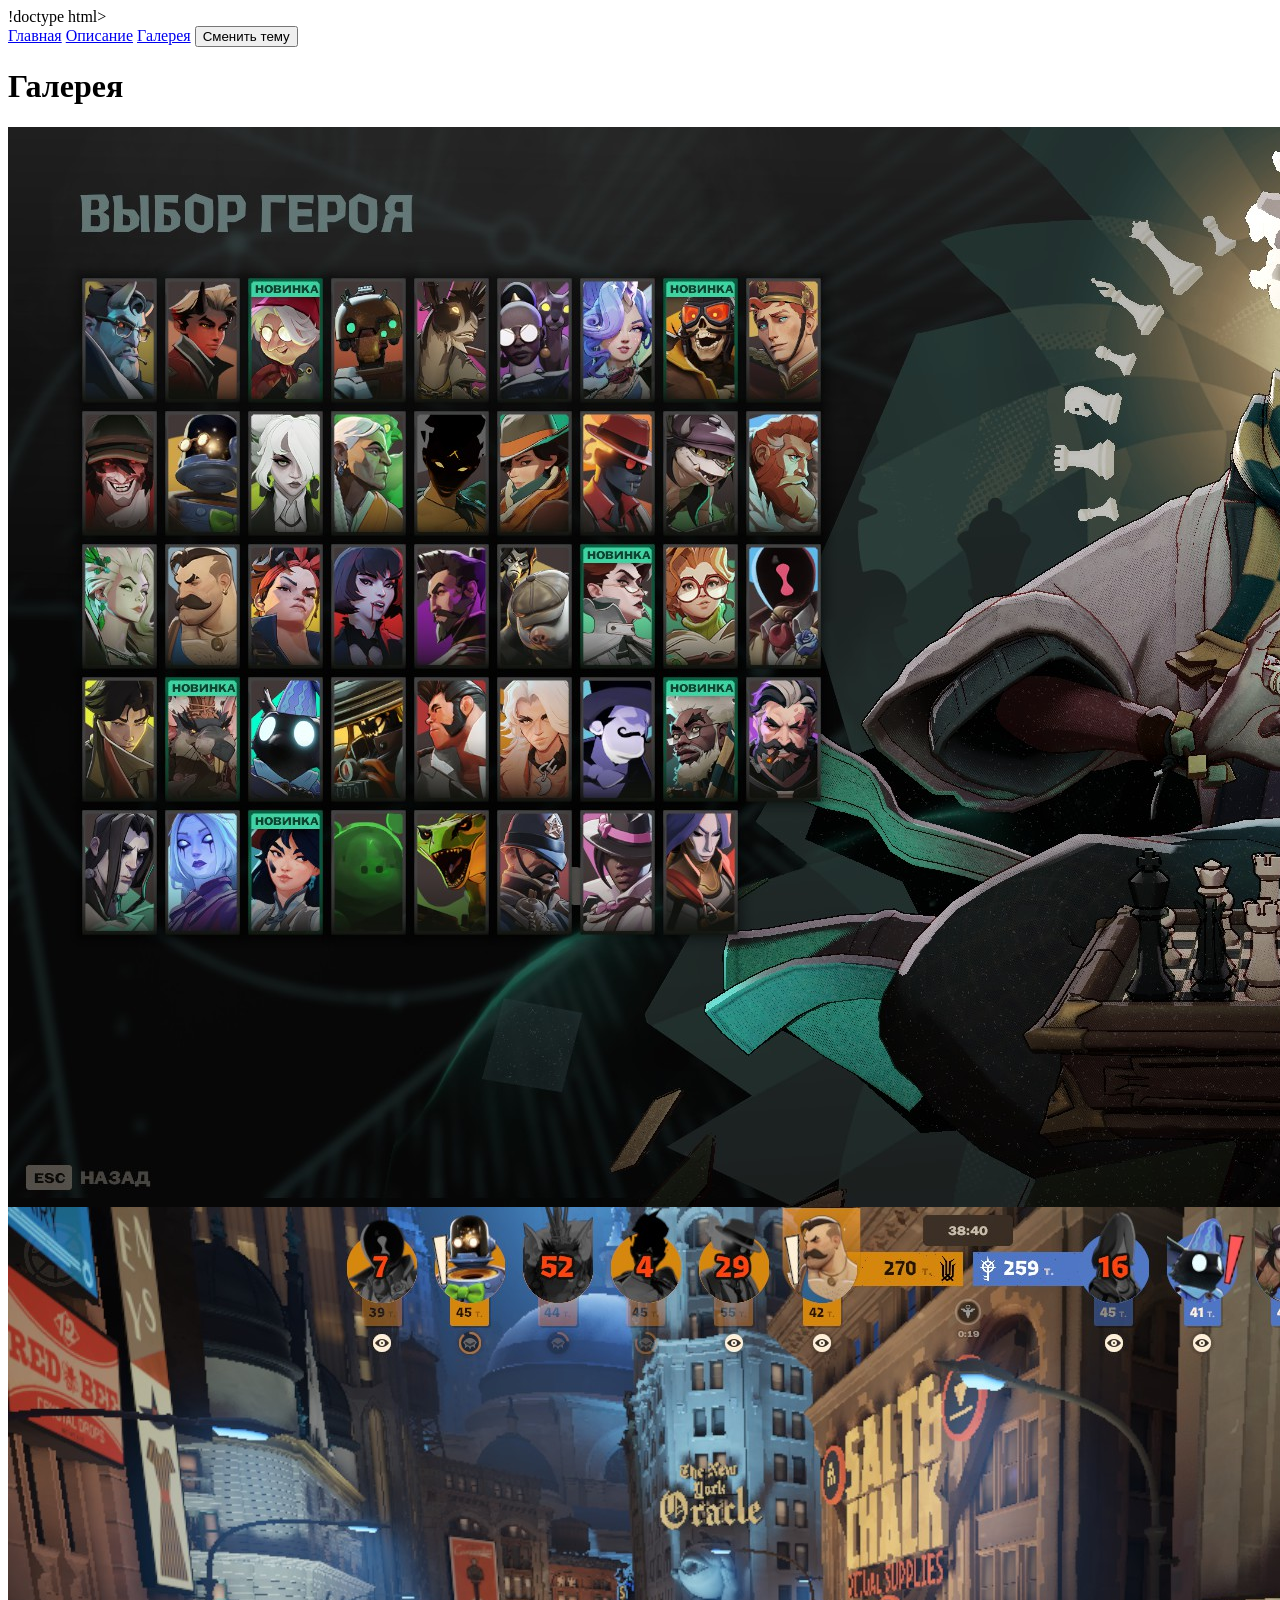
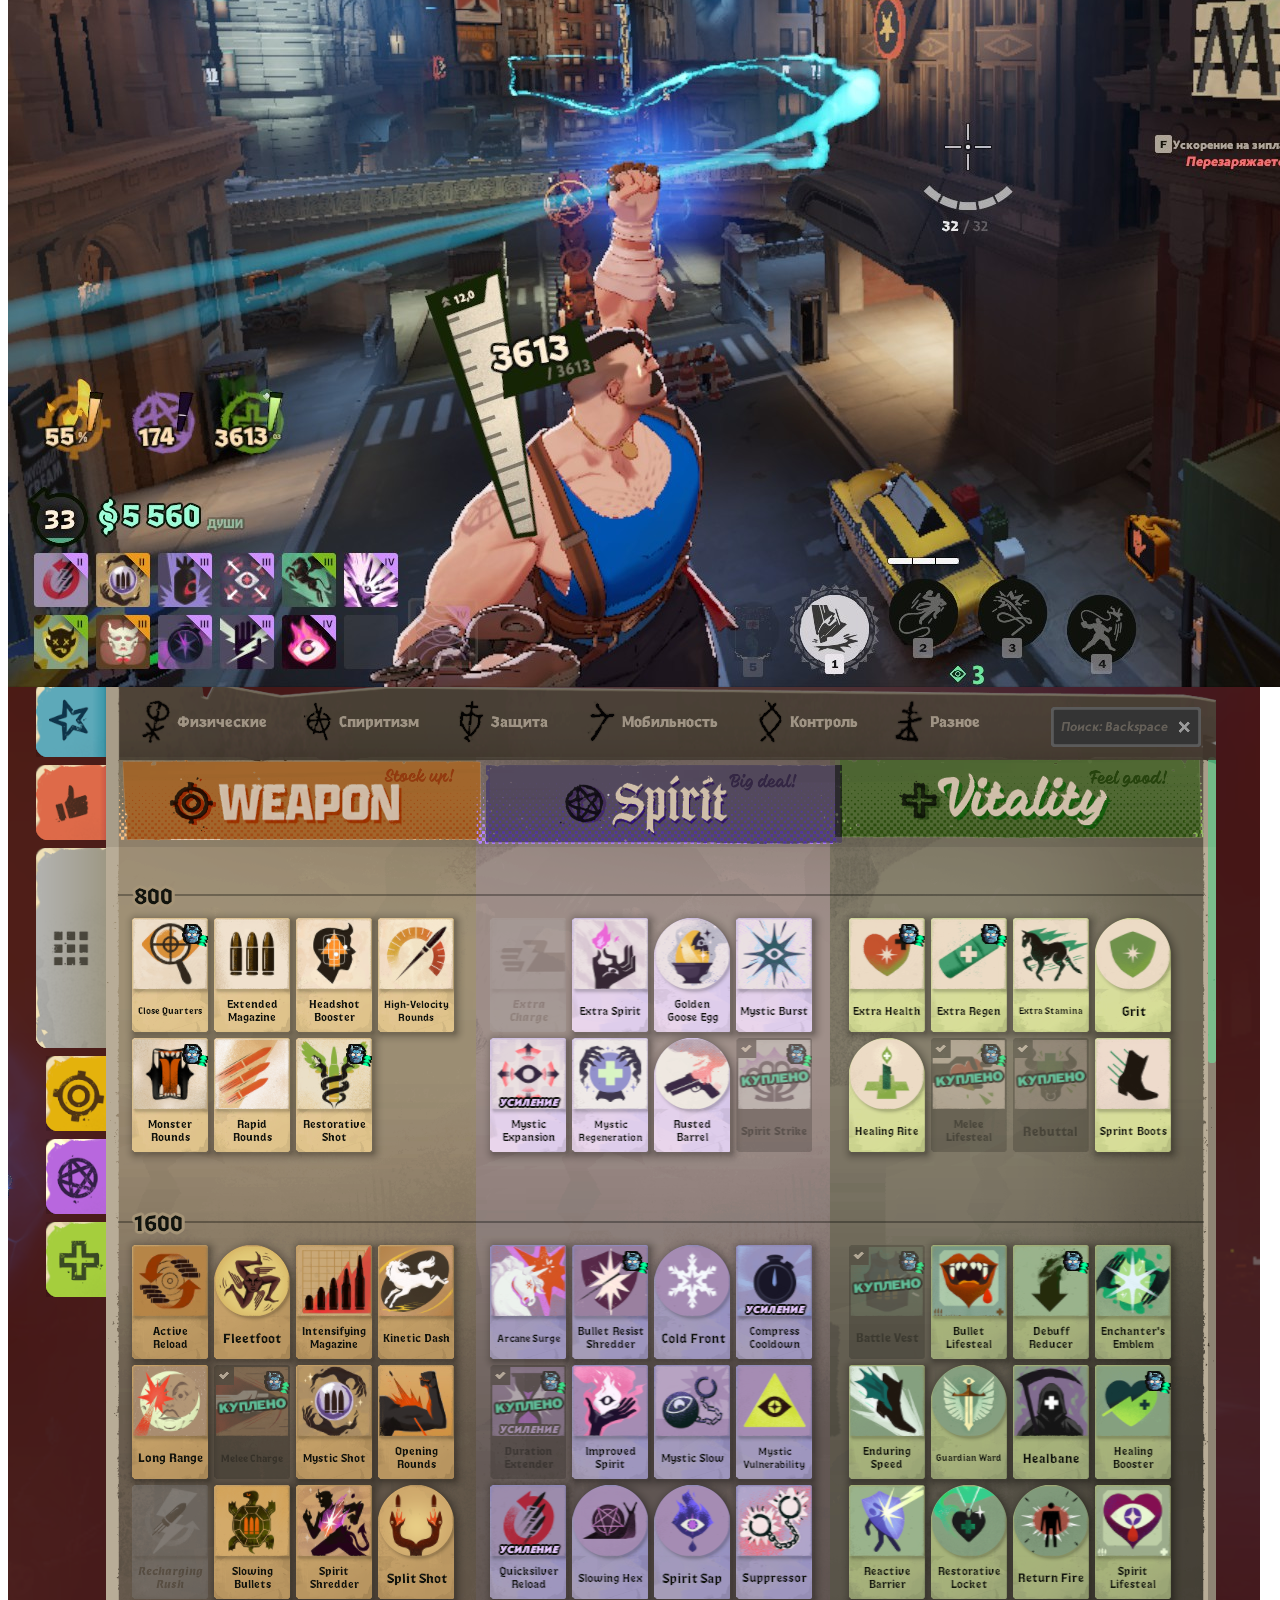
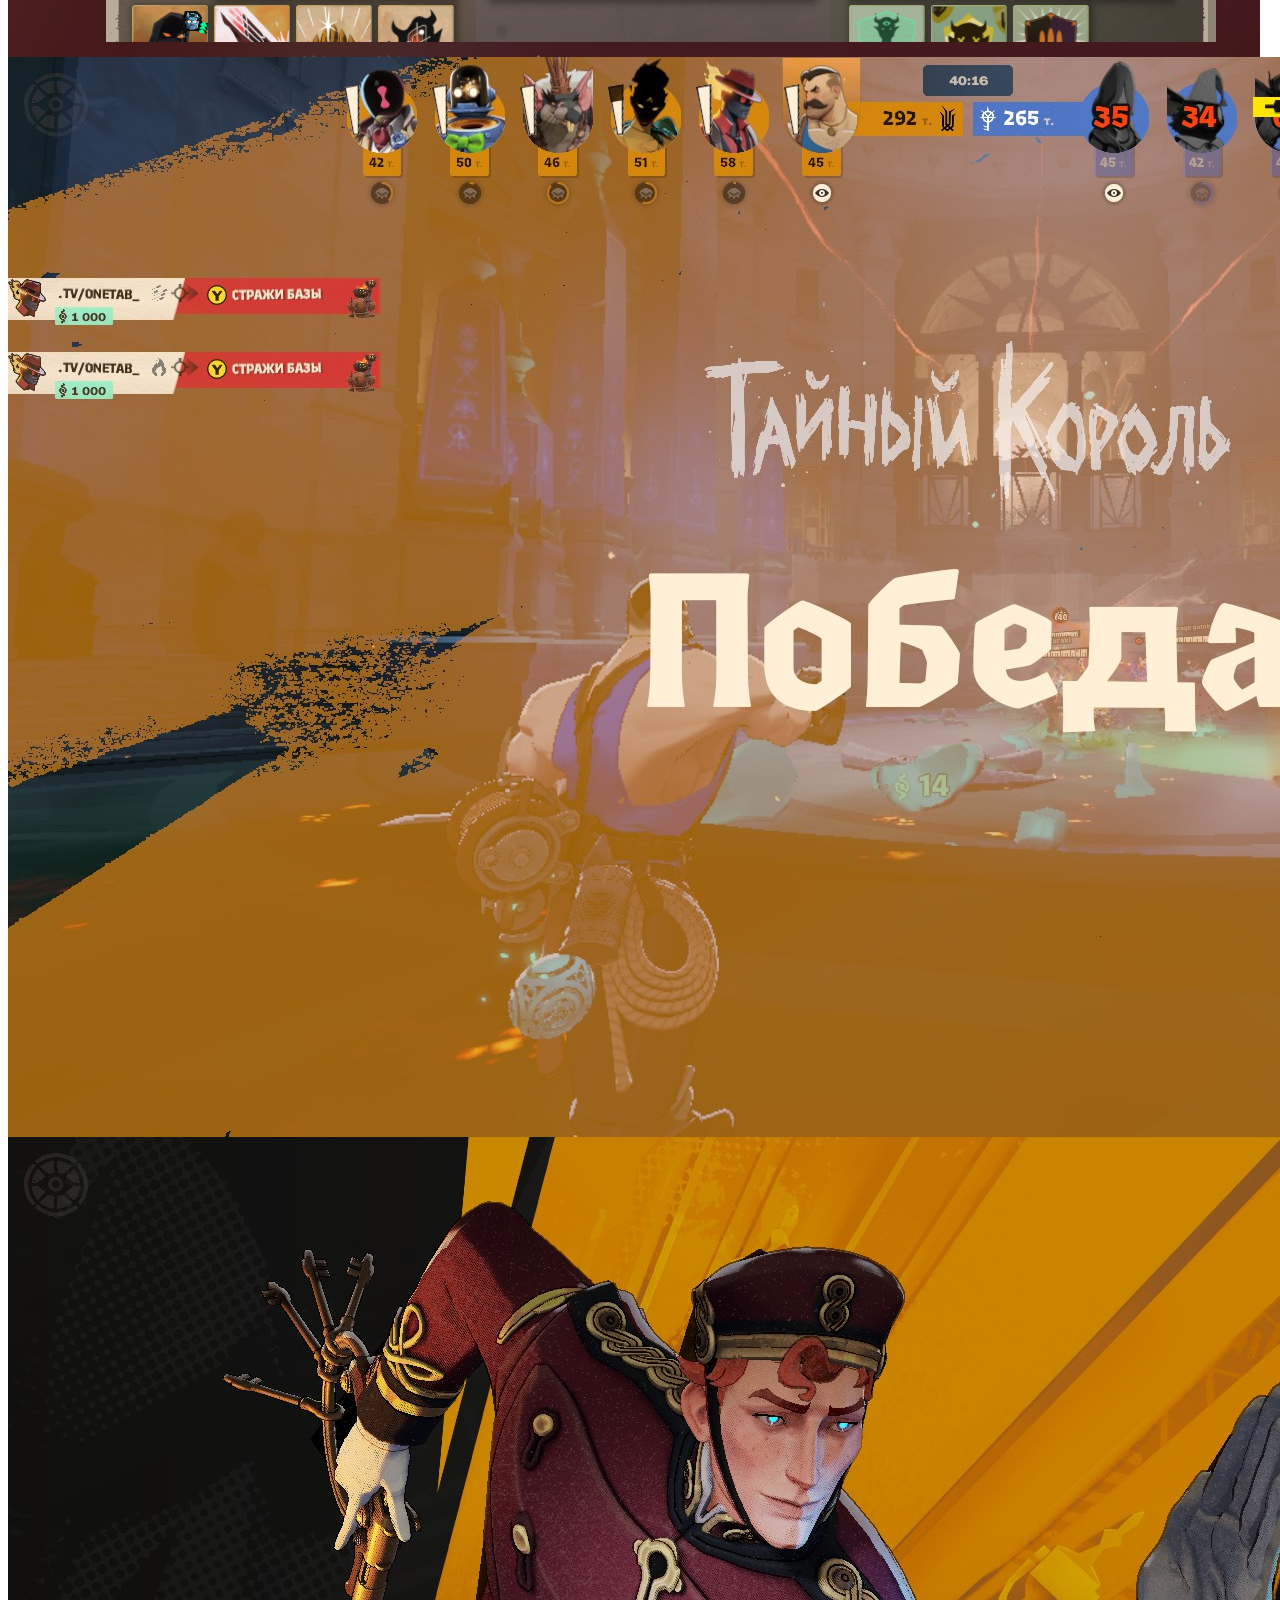
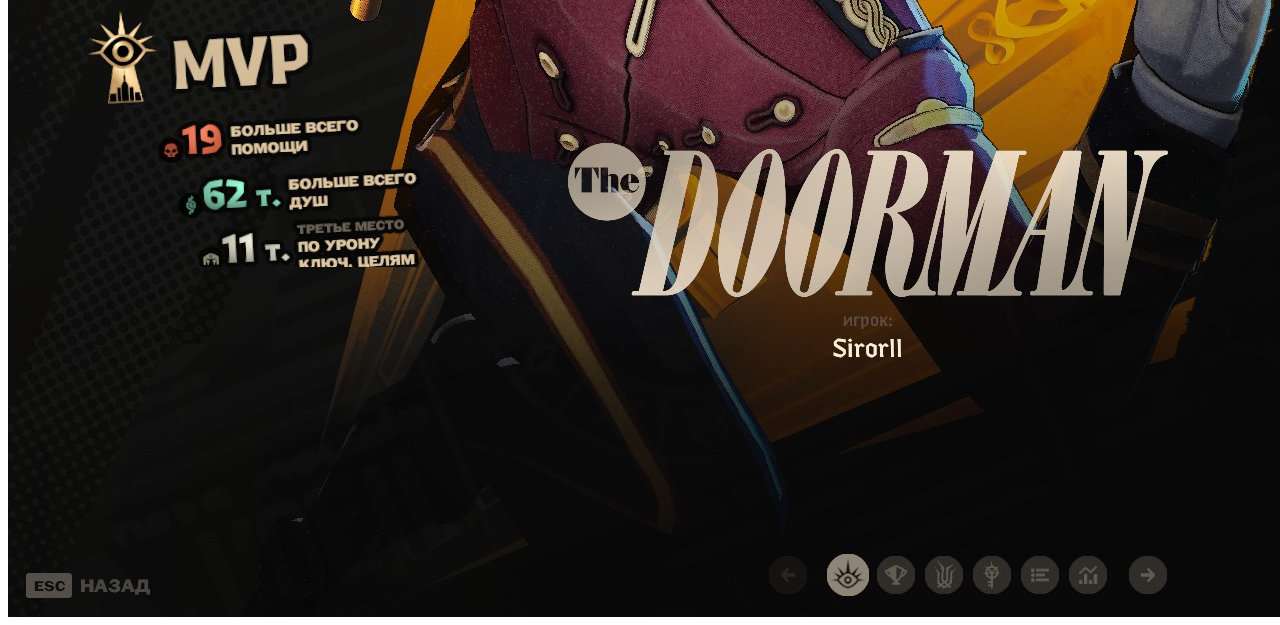
==== gallery.html @ c17066f3 "Добавил скриншоты, и дополнил две страницы" ====
!doctype html>
<html lang="ru">
<head>
  <meta charset="UTF-8">
  <meta name="viewport" content="width=device-width, initial-scale=1">
  <meta name="description" content="Галерея скриншотов Deadlock">
  <title>Deadlock — галерея</title>
  <link rel="stylesheet" href="style.css">
  <script src="script.js" defer></script>
</head>
<body>
  <nav>
    <a href="index.html">Главная</a>
    <a href="world.html">Описание</a>
    <a href="gallery.html">Галерея</a>
    <button id="theme">Сменить тему</button>
  </nav>

  <main>
    <h1>Галерея</h1>
    <div class="gallery">
      <img src="images/hero_pull.JPG" alt="Пулл героев">
      <img src="images/part_of_game.JPG" alt="Фрагмент игры">
      <img src="images/Shop.png" alt="Магазин">
      <img src="images/Victory.JPG" alt="Экран победы">
      <img src="images/Stat.JPG" alt="Экран статистики матча">
    </div>
  </main>
</body>
</html>
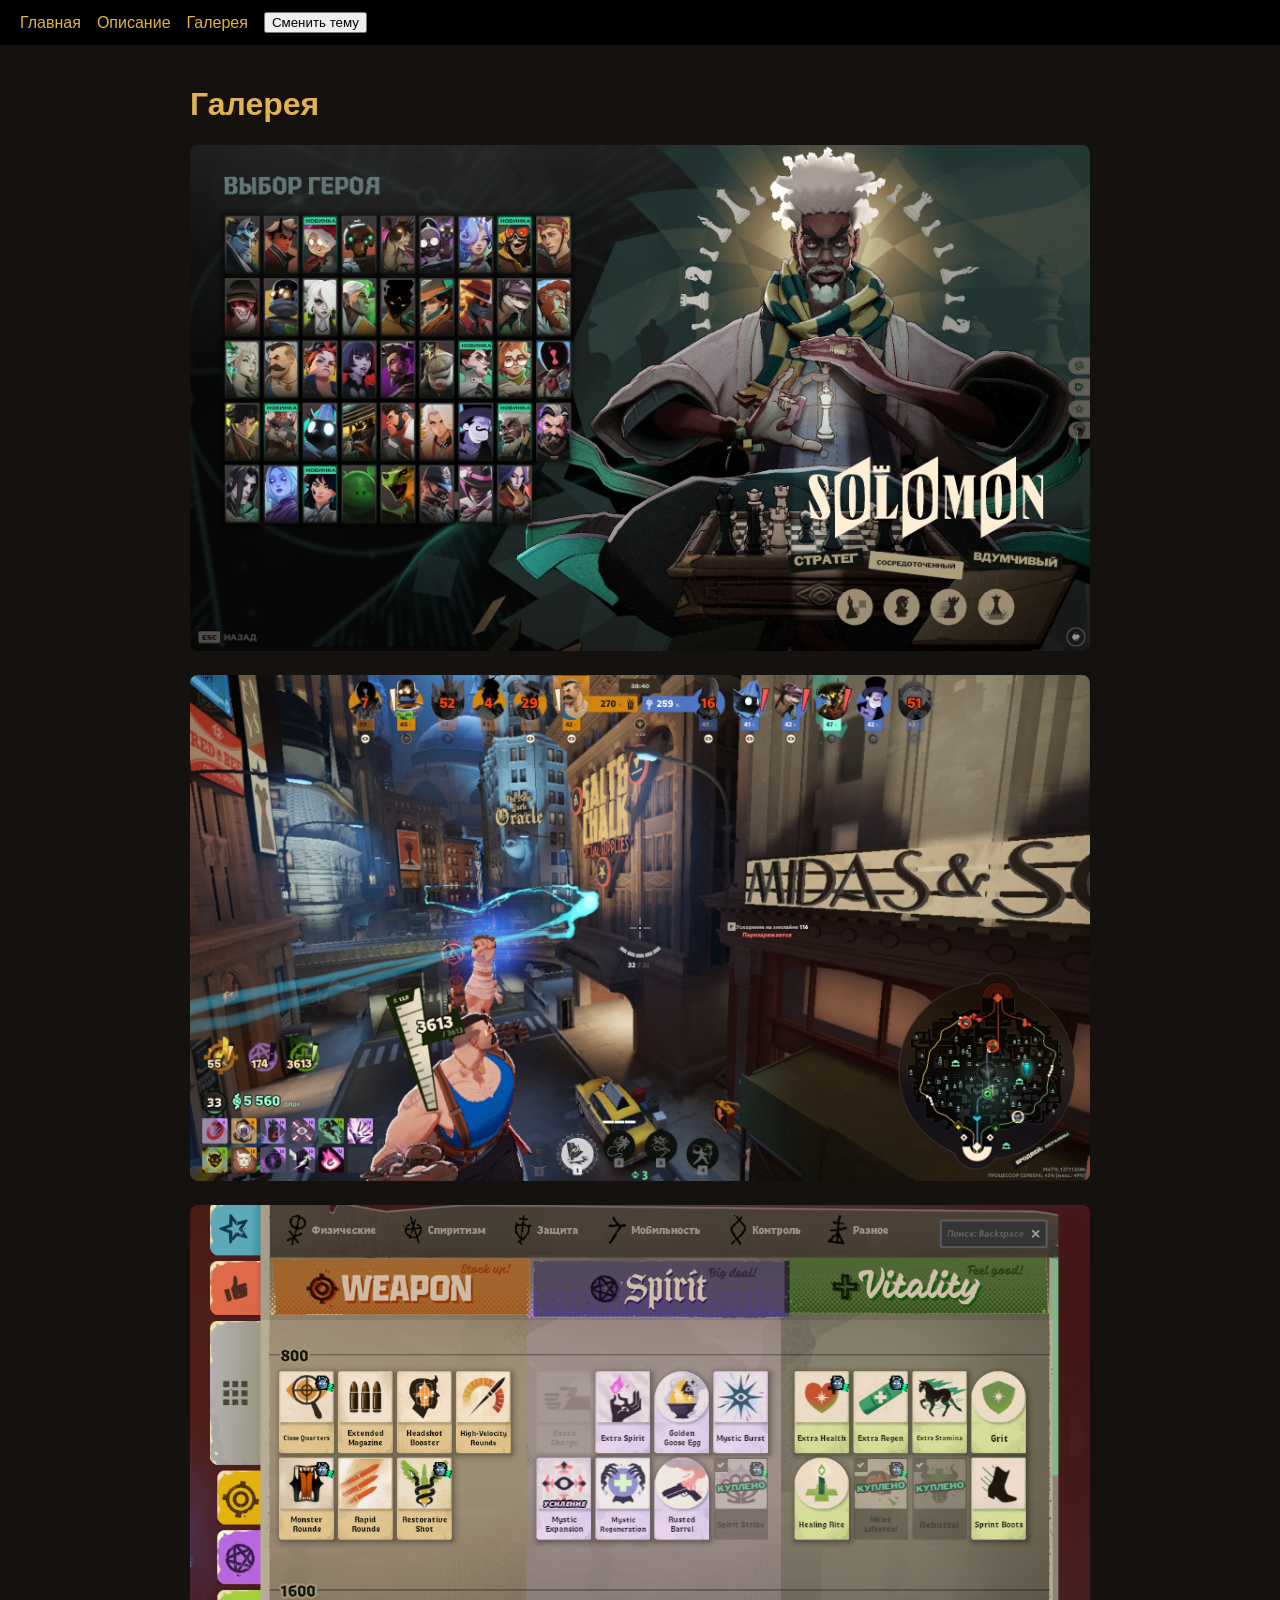
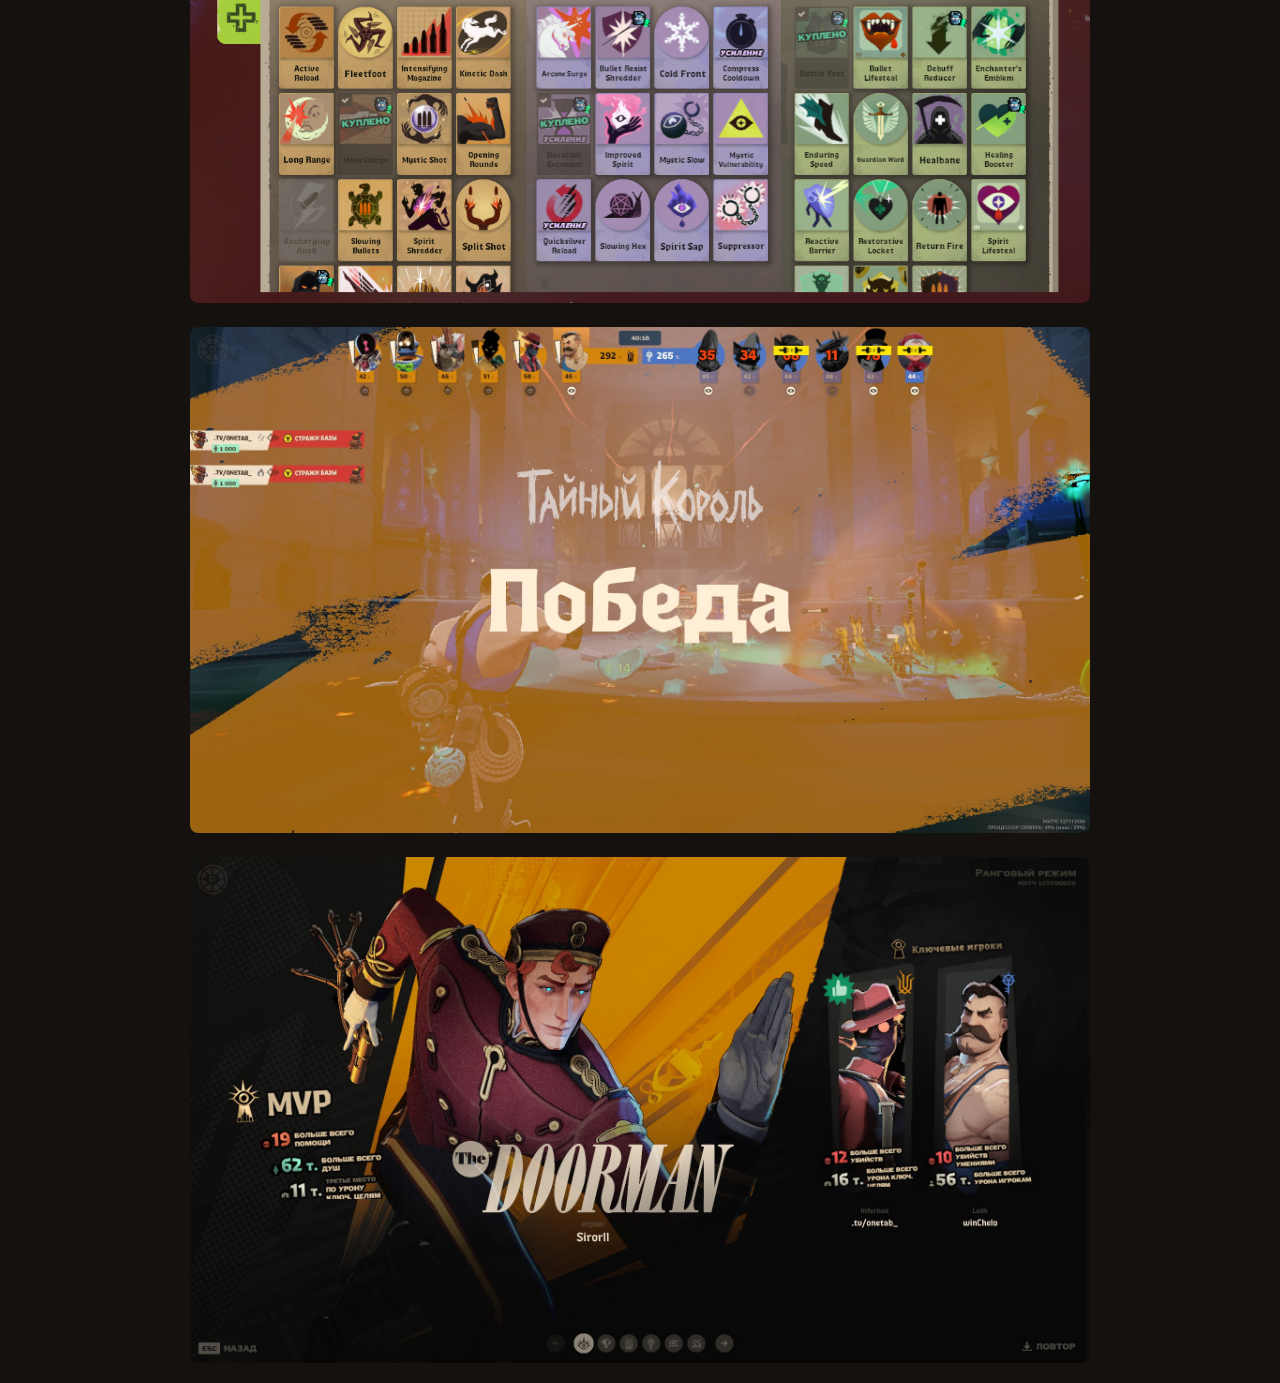
==== commit 4455c32c: "Исправил ошибки и размеры картинок" ====
--- a/gallery.html
+++ b/gallery.html
@@ -1,4 +1,4 @@
-!doctype html>
+<!doctype html>
 <html lang="ru">
 <head>
   <meta charset="UTF-8">
@@ -19,11 +19,11 @@
   <main>
     <h1>Галерея</h1>
     <div class="gallery">
-      <img src="images/hero_pull.JPG" alt="Пулл героев">
-      <img src="images/part_of_game.JPG" alt="Фрагмент игры">
-      <img src="images/Shop.png" alt="Магазин">
-      <img src="images/Victory.JPG" alt="Экран победы">
-      <img src="images/Stat.JPG" alt="Экран статистики матча">
+        <img src="images/hero_pull.JPG" alt="Экран выбора героя в Deadlock">
+        <img src="images/part_of_game.JPG" alt="Фрагмент матча в Deadlock">
+        <img src="images/Shop.png" alt="Окно магазина предметов в Deadlock">
+        <img src="images/Victory.JPG" alt="Экран победы в Deadlock">
+        <img src="images/Stat.JPG" alt="Статистика матча в Deadlock">
     </div>
   </main>
 </body>
--- a/style.css
+++ b/style.css
@@ -0,0 +1,14 @@
+body { font-family: Arial, sans-serif; margin: 0; background: #14110f; color: #eee; }
+nav { background: #000; padding: 12px 20px; display: flex; gap: 16px; align-items: center; }
+nav a { color: #e0b252; text-decoration: none; }
+main { max-width: 900px; margin: 0 auto; padding: 20px; }
+h1, h2 { color: #e0b252; }
+a { color: #e0b252; }
+table { border-collapse: collapse; width: 100%; }
+th, td { border: 1px solid #555; padding: 8px; }
+.left { float: left; margin: 0 16px 8px 0; }
+.gallery { display: flex; flex-direction: column; gap: 24px; }
+.gallery img { width: 100%; height: auto; display: block; border-radius: 8px; }
+.cover { display: block; max-width: 100%; width: 500px; height: auto; margin: 0 auto 20px; border-radius: 8px; }
+body.light { background: #f4f4f4; color: #222; }
+body.light nav { background: #ddd; }
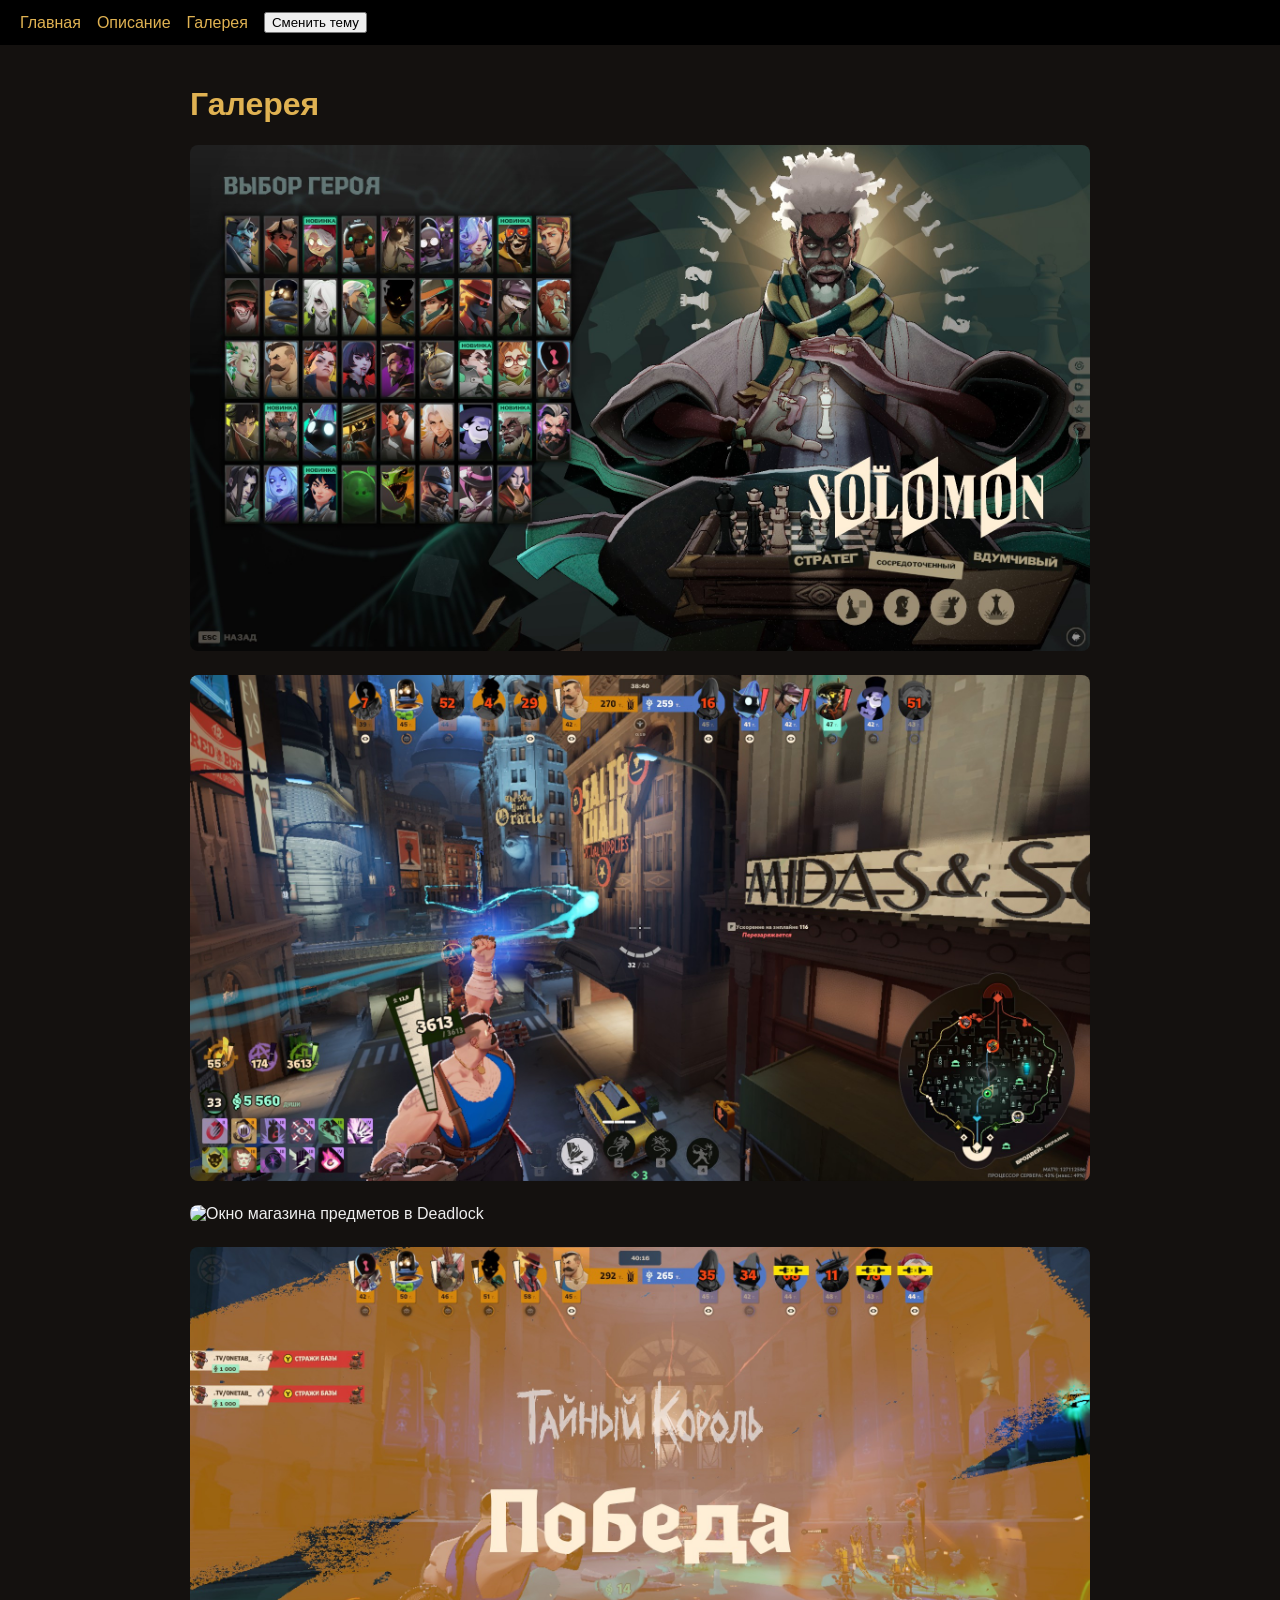
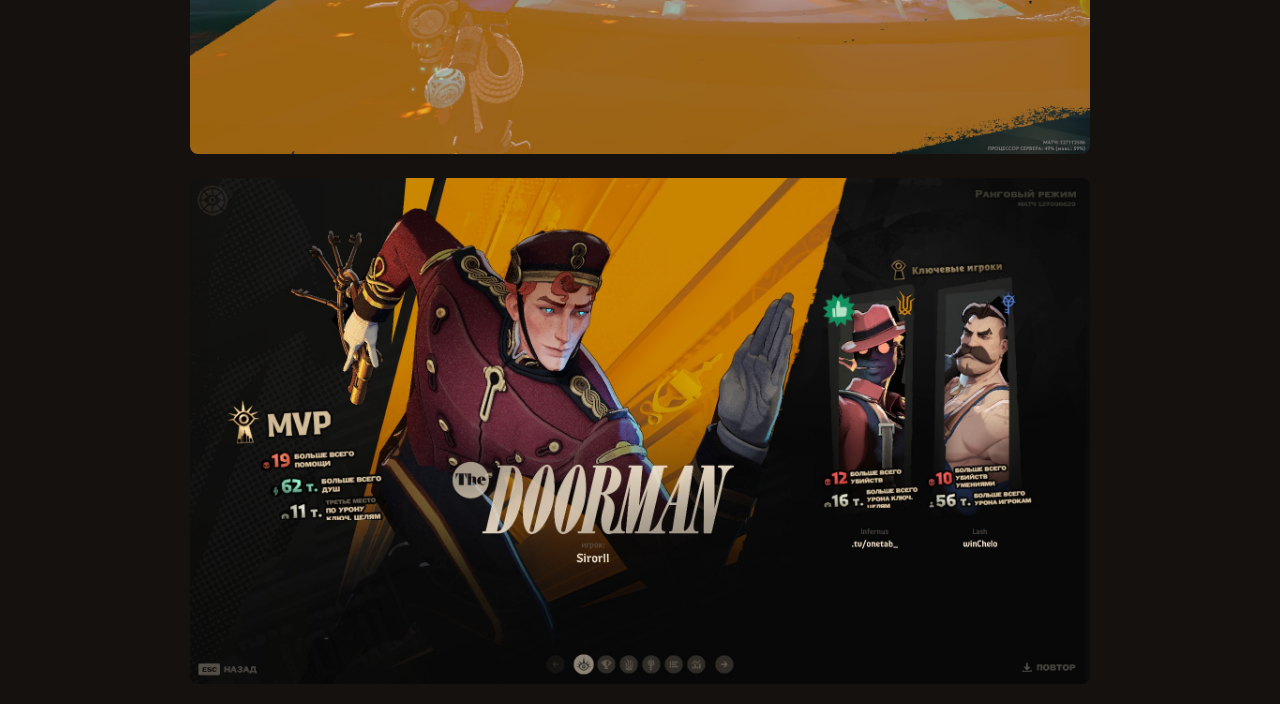
==== commit 5c458b87: "Добавил обтекание текста другие его варианты" ====
--- a/gallery.html
+++ b/gallery.html
@@ -21,7 +21,7 @@
     <div class="gallery">
         <img src="images/hero_pull.JPG" alt="Экран выбора героя в Deadlock">
         <img src="images/part_of_game.JPG" alt="Фрагмент матча в Deadlock">
-        <img src="images/Shop.png" alt="Окно магазина предметов в Deadlock">
+        <img src="images/magaz.png" alt="Окно магазина предметов в Deadlock">
         <img src="images/Victory.JPG" alt="Экран победы в Deadlock">
         <img src="images/Stat.JPG" alt="Статистика матча в Deadlock">
     </div>
--- a/style.css
+++ b/style.css
@@ -7,8 +7,12 @@
 table { border-collapse: collapse; width: 100%; }
 th, td { border: 1px solid #555; padding: 8px; }
 .left { float: left; margin: 0 16px 8px 0; }
+.right { float: right; margin: 0 0 8px 16px; width: 300px; max-width: 100%; height: auto; border-radius: 8px; }
+.none { float: none; display: block; margin: 12px 0; width: 400px; max-width: 100%; height: auto; border-radius: 8px; }
+h2 { clear: both; }
 .gallery { display: flex; flex-direction: column; gap: 24px; }
 .gallery img { width: 100%; height: auto; display: block; border-radius: 8px; }
 .cover { display: block; max-width: 100%; width: 500px; height: auto; margin: 0 auto 20px; border-radius: 8px; }
 body.light { background: #f4f4f4; color: #222; }
-body.light nav { background: #ddd; }+body.light nav { background: #ddd; }
+ol { list-style-position: inside; }
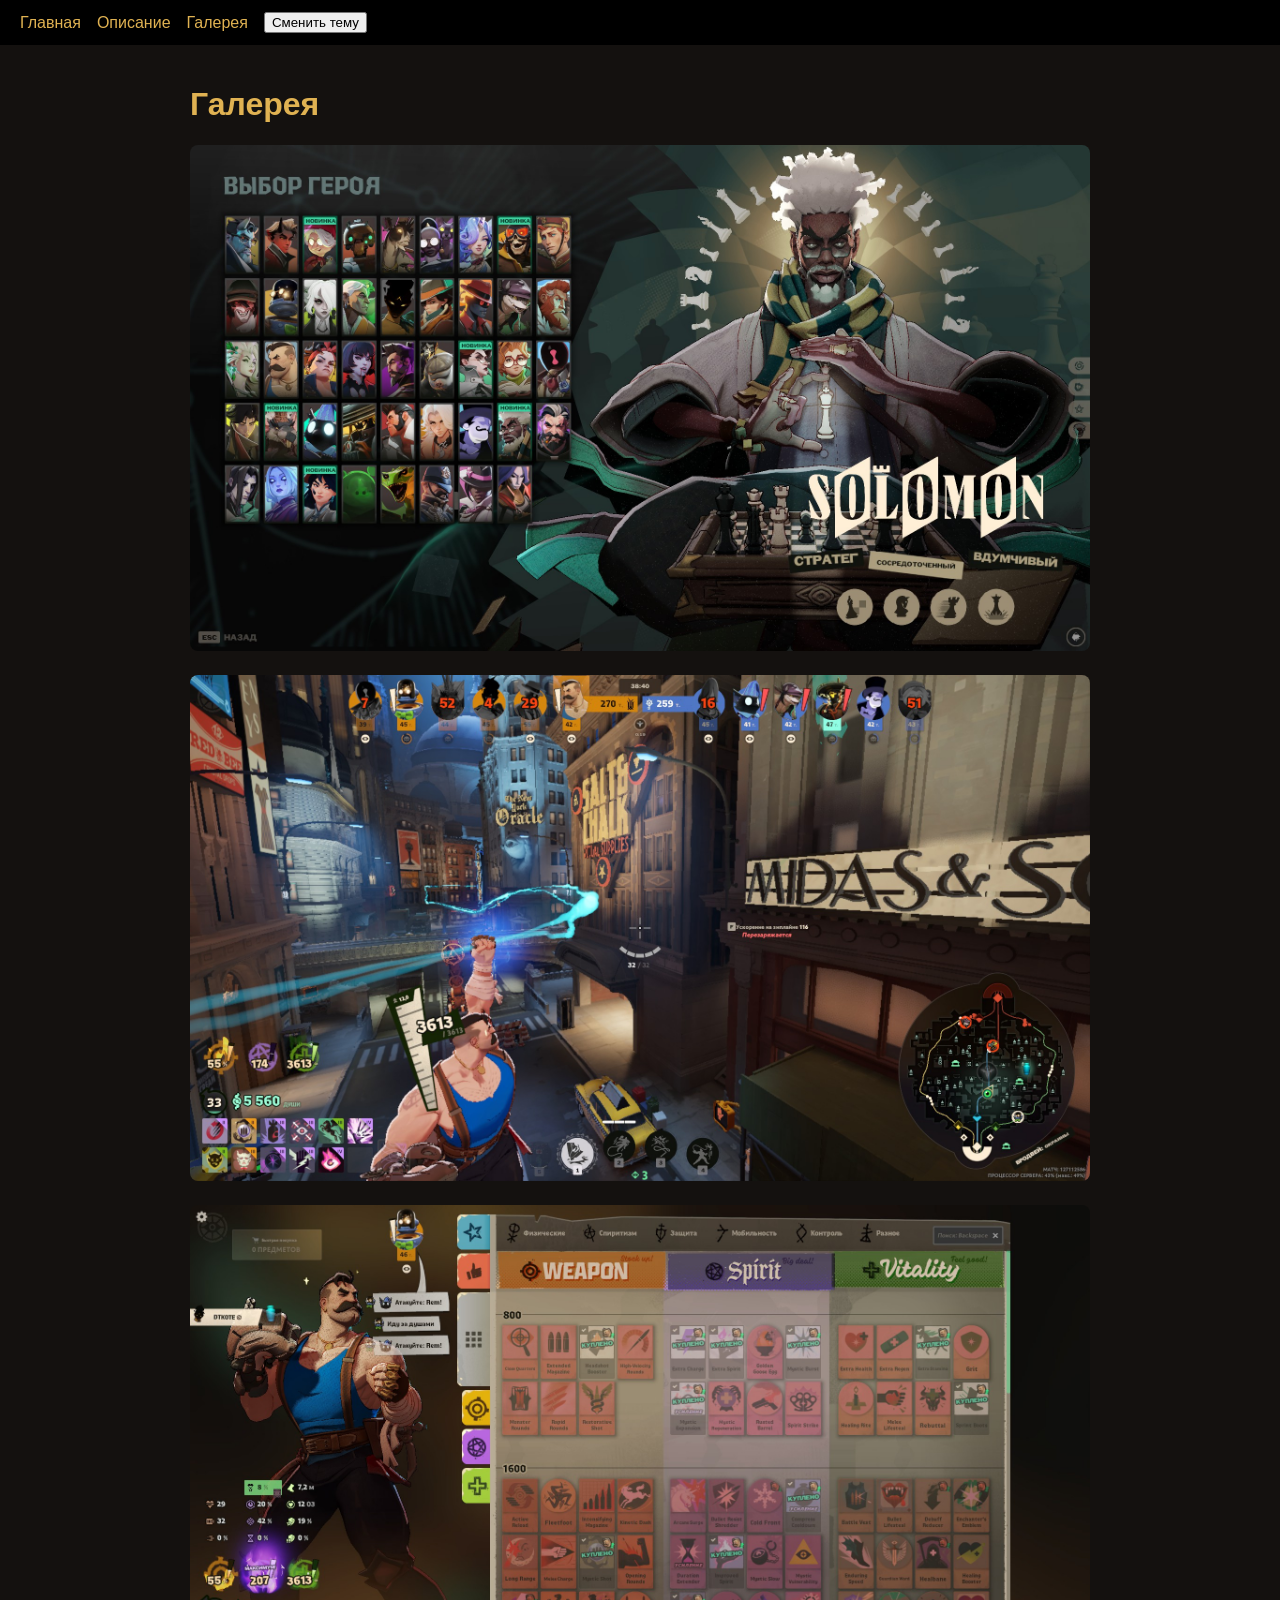
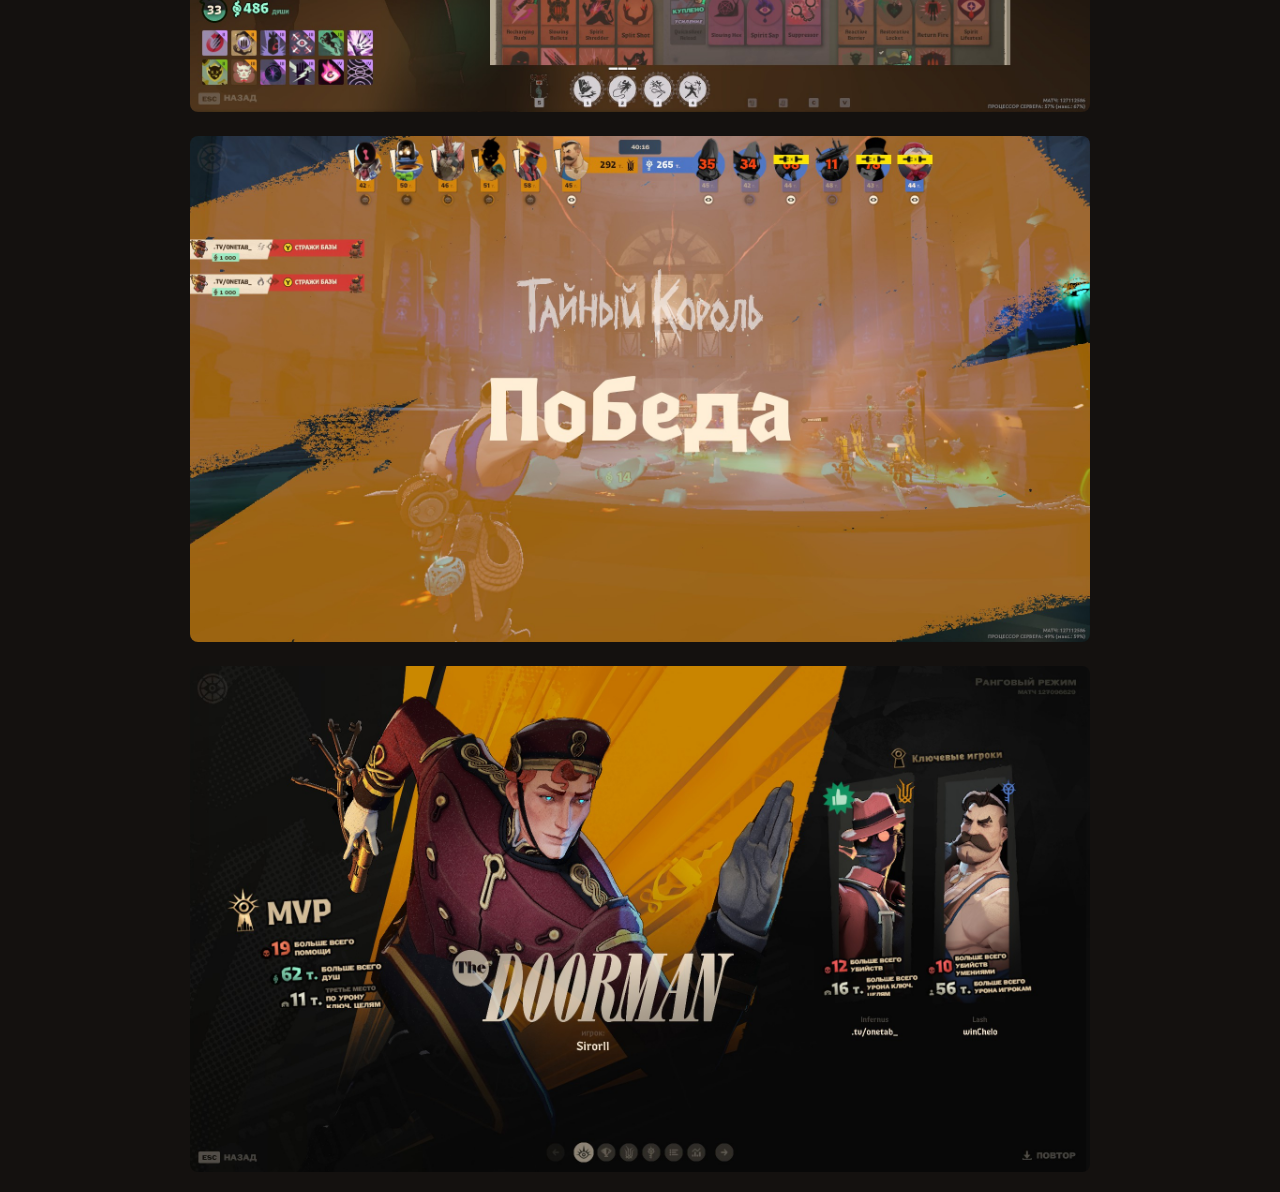
==== commit b848d3e6: "Исправил формат" ====
--- a/gallery.html
+++ b/gallery.html
@@ -21,7 +21,7 @@
     <div class="gallery">
         <img src="images/hero_pull.JPG" alt="Экран выбора героя в Deadlock">
         <img src="images/part_of_game.JPG" alt="Фрагмент матча в Deadlock">
-        <img src="images/magaz.png" alt="Окно магазина предметов в Deadlock">
+        <img src="images/magaz.JPG" alt="Окно магазина предметов в Deadlock">
         <img src="images/Victory.JPG" alt="Экран победы в Deadlock">
         <img src="images/Stat.JPG" alt="Статистика матча в Deadlock">
     </div>
